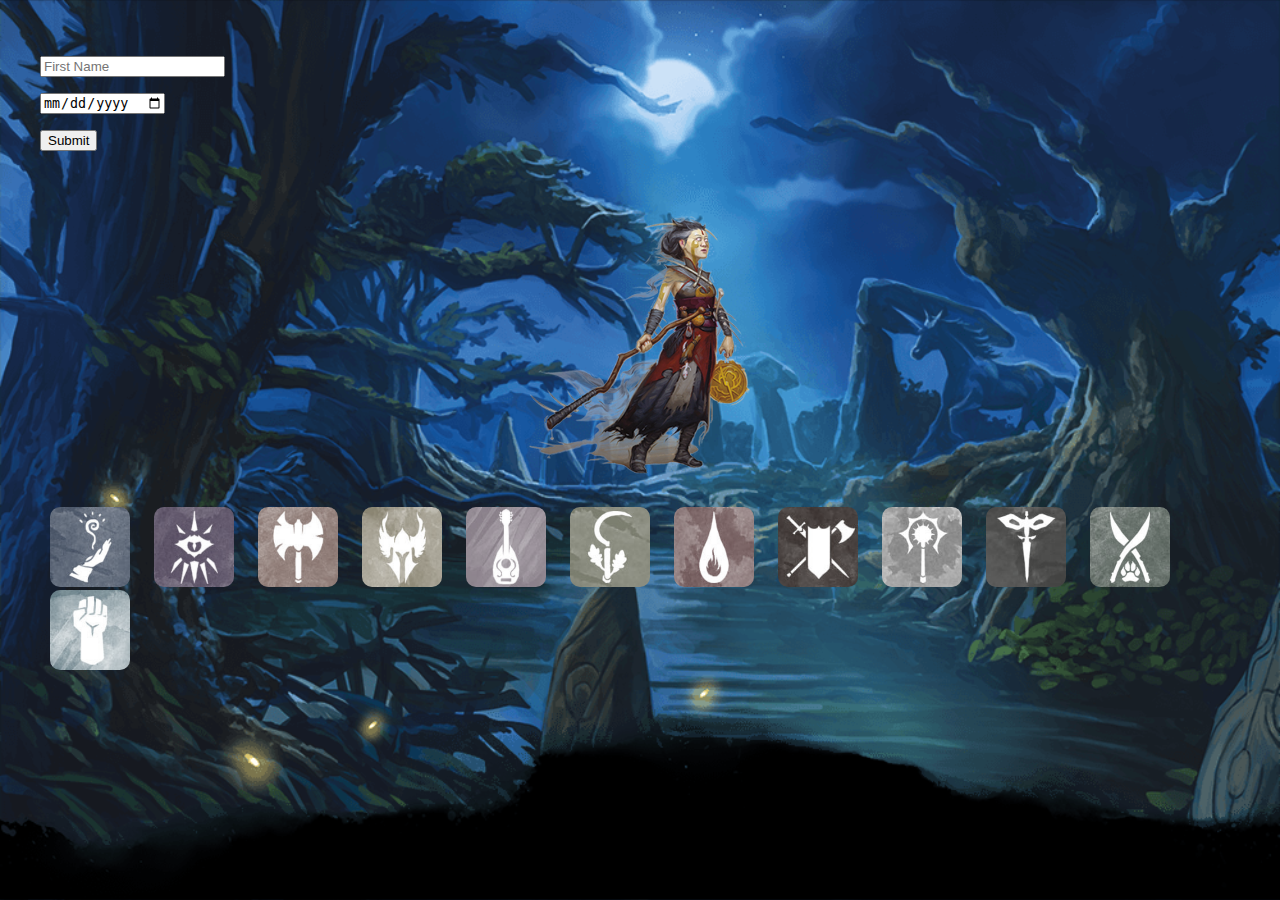
==== html/index.html @ 81489f41 "✨Rebuilt repository after losing local files." ====
<!DOCTYPE html>
<html lang="en">
<head>
  <meta charset="UTF-8">
  <meta http-equiv="X-UA-Compatible" content="IE=edge">
  <meta name="viewport" content="width=device-width, initial-scale=1.0">
  <title>Fun with Functions and Objects!</title>
  <link rel="stylesheet" href="../css/main.css" />
</head>
<!--- class="blackScreen" onload="fade2Content();"and --->
<body class="blackScreen" onload="fade2Content();">
  <div id="wrapper">
    <div id="userInfo">
      <p><input id="name" type="text" placeholder="First Name"></p>
      <p><input id="bday" type="date"></p>
      <p><button id="userSubmit">Submit</button></p>
    </div>
    <div>
      <img id="display" src="../img/char/warlock.png" alt="blank"/>
    </div>
    <div id="middle">
      <button class="zButton" id="Aqu"></button>
      <button class="zButton" id="Pis"></button>
      <button class="zButton" id="Ari"></button>
      <button class="zButton" id="Tau"></button>
      <button class="zButton" id="Gem"></button>
      <button class="zButton" id="Can"></button>
      <button class="zButton" id="Leo"></button>
      <button class="zButton" id="Vir"></button>
      <button class="zButton" id="Lib"></button>
      <button class="zButton" id="Sco"></button>
      <button class="zButton" id="Sag"></button>
      <button class="zButton" id="Cap"></button>
    </div>
    <div id="bottom"></div>
  </div>
  <script src="../js/main.js"></script>
</body>
</html>
---- css/main.css ----
body {
    margin: 20px;
    background: #000;
    opacity: 1;
    transition: opacity 3s;
    background-image: url('../img/back/background.png');
    background-size: cover;
}

body.blackScreen {
    opacity: 0;
    transition: none;
}

#wrapper {
    display: flex;
    flex-direction: column;
    margin: 0 auto;
    padding: 20px;
    max-width: 1280px;
    background-color: transparent;
    margin: 10px auto;
}

#display {
    display: flex;
    margin: 20px auto;
    max-width: 300px;
    max-height: 300px;
    background-size: cover;
}

#middle {
    margin: 0 auto;
    background-color: transparent;
}

.zButton {
    margin: 0 10px;
    height: 80px;
    width: 80px;    
    border: 0;
    background-color: blue;
    background-image: url('../img/sym/barbarian.jpg');
    background-size: cover;
    cursor: pointer;
    border-radius: 10px;
    filter: grayscale(80%);
}

.zButton:hover {
    transform: scale(1.3) rotate(10deg);
    filter: grayscale(0%) drop-shadow(0px 0px 10px gold);
    
}

#Aqu {
    background-image: url('../img/sym/wizard.jpg');
}

#Pis {
    background-image: url('../img/sym/warlock.jpg');
}

#Ari {
    background-image: url('../img/sym/barbarian.jpg');
}

#Tau {
    background-image: url('../img/sym/paladin.jpg');
}

#Gem {
    background-image: url('../img/sym/bard.jpg');
}

#Can {
    background-image: url('../img/sym/druid.jpg');
}

#Leo {
    background-image: url('../img/sym/sorcerer.jpg');
}

#Vir {
    background-image: url('../img/sym/fighter.jpg');
}

#Lib {
    background-image: url('../img/sym/cleric.jpg');
}

#Sco {
    background-image: url('../img/sym/rogue.jpg');
}

#Sag {
    background-image: url('../img/sym/ranger.jpg');
}

#Cap {
    background-image: url('../img/sym/monk.jpg');
}
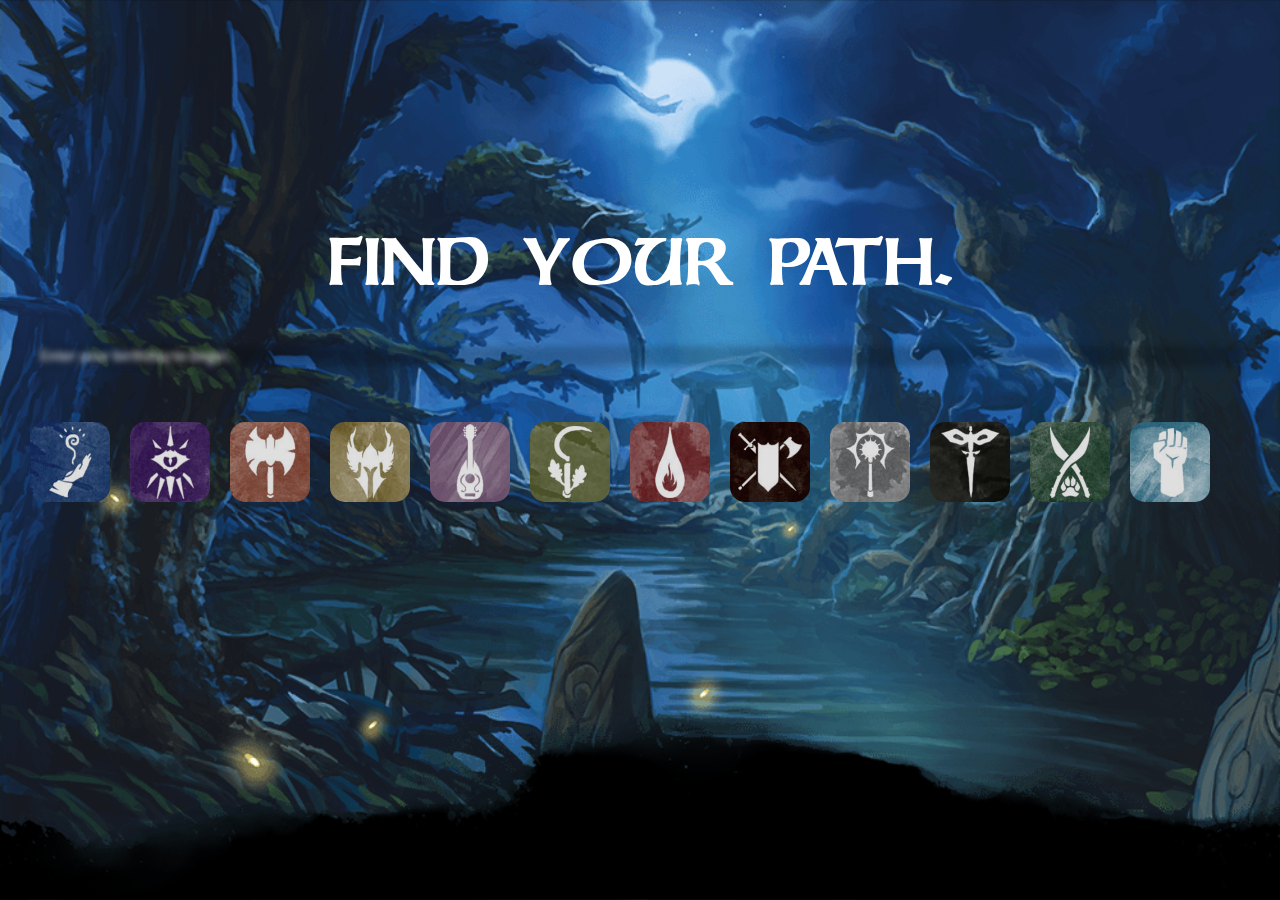
==== commit f4c35869: "Full upload for remote work." ====
--- a/html/index.html
+++ b/html/index.html
@@ -4,21 +4,29 @@
   <meta charset="UTF-8">
   <meta http-equiv="X-UA-Compatible" content="IE=edge">
   <meta name="viewport" content="width=device-width, initial-scale=1.0">
-  <title>Fun with Functions and Objects!</title>
+  <title>Adventurer Zodiac - Alice Poole</title>
   <link rel="stylesheet" href="../css/main.css" />
 </head>
-<!--- class="blackScreen" onload="fade2Content();"and --->
+<!--- --->
 <body class="blackScreen" onload="fade2Content();">
   <div id="wrapper">
-    <div id="userInfo">
+    <!--- <div id="userInfo">
       <p><input id="name" type="text" placeholder="First Name"></p>
       <p><input id="bday" type="date"></p>
       <p><button id="userSubmit">Submit</button></p>
+    </div>--->
+    <div id="middle">
+        <img id="character" src="../img/char/blank.png" alt="blank"/>
+        <div id="info">
+            <h1 id="heading">Find your path.</h1>
+            <p id="description">Enter your birthday to begin.</p>
+            </div>
+            <div>
+
+            </div>
+        </div>
     </div>
-    <div>
-      <img id="display" src="../img/char/warlock.png" alt="blank"/>
-    </div>
-    <div id="middle">
+    <div id="buttons">
       <button class="zButton" id="Aqu"></button>
       <button class="zButton" id="Pis"></button>
       <button class="zButton" id="Ari"></button>
@@ -32,7 +40,9 @@
       <button class="zButton" id="Sag"></button>
       <button class="zButton" id="Cap"></button>
     </div>
-    <div id="bottom"></div>
+    <div id="footer">
+
+    </div>
   </div>
   <script src="../js/main.js"></script>
 </body>
--- a/css/main.css
+++ b/css/main.css
@@ -1,3 +1,53 @@
+/*font files*/
+@font-face {
+    font-family: 'Dalelands';
+    src: url('../fonts/dalelands.woff2') format('woff2')
+}
+@font-face {
+    font-family: 'Draconis';
+    src: url('../fonts/draconis.woff2') format('woff2')
+}
+@font-face {
+    font-family: 'NorseBold';
+    src: url('../fonts/norse-bold.woff2') format('woff2')
+}
+@font-face {
+    font-family: 'Roboto';
+    src: url('../fonts/roboto.woff2') format('woff2')
+}
+@font-face {
+    font-family: 'SourceSansPro';
+    src: url('../fonts/sourcesanspro.woff2') format('woff2')
+}
+@font-face {
+    font-family: 'Vecna';
+    src: url('../fonts/vecna.woff2') format('woff2')
+}
+
+/*font implementations*/
+h1{
+    font-family: 'Dalelands','Times New Roman', serif;
+    font-size: 4.25rem;
+    text-align: center;
+    color: white;
+}
+h2 {
+    font-family: 'Vecna', Georgia, serif;
+    font-size: 2rem;
+    text-align: center;
+}
+h3 {
+    font-family: 'Draconis', Garamond, serif;
+    font-size: 1.75rem;
+    padding: 1rem;
+    text-align: center;
+}
+
+p {
+    font-family: 'SourceSansPro', 'Roboto', sans-serif;
+
+}
+
 body {
     margin: 20px;
     background: #000;
@@ -13,8 +63,6 @@
 }
 
 #wrapper {
-    display: flex;
-    flex-direction: column;
     margin: 0 auto;
     padding: 20px;
     max-width: 1280px;
@@ -22,82 +70,156 @@
     margin: 10px auto;
 }
 
-#display {
+#character {
     display: flex;
     margin: 20px auto;
-    max-width: 300px;
+    max-width: 400px;
     max-height: 300px;
     background-size: cover;
 }
 
-#middle {
-    margin: 0 auto;
+#description {
+    background-color: rgba(0, 0, 0, 0.2);
+    color: white;
+    filter: blur(3px);
+}
+
+#heading {
+    text-transform: uppercase;
+}
+
+#buttons {
     background-color: transparent;
+    display: flex;
+    flex-flow: row wrap;
+    justify-content: flex-start;
+    align-self: center;
 }
 
 .zButton {
-    margin: 0 10px;
+    margin: 10px;
     height: 80px;
-    width: 80px;    
+    width: 80px;
     border: 0;
-    background-color: blue;
+    justify-self: center;
+    background-color: silver;
     background-image: url('../img/sym/barbarian.jpg');
     background-size: cover;
     cursor: pointer;
-    border-radius: 10px;
-    filter: grayscale(80%);
+    border-radius: 15px;
+    filter: brightness(.75) contrast(1.5) saturate(0.5);
 }
 
 .zButton:hover {
     transform: scale(1.3) rotate(10deg);
-    filter: grayscale(0%) drop-shadow(0px 0px 10px gold);
-    
+    z-index: 500;
+    filter: brightness(5);
 }
 
 #Aqu {
     background-image: url('../img/sym/wizard.jpg');
 }
 
+#Aqu:hover {
+    background-color: #3d6cbc;
+    filter: drop-shadow(0px 0px 10px #3d6cbc);
+}
+
 #Pis {
     background-image: url('../img/sym/warlock.jpg');
 }
 
+#Pis:hover {
+    background-color: #7d4db3;
+    filter: drop-shadow(0px 0px 10px #7d4db3);
+}
+
 #Ari {
     background-image: url('../img/sym/barbarian.jpg');
 }
 
+#Ari:hover {
+    background-color: #d87e64;
+    filter: drop-shadow(0px 0px 10px #d87e64);
+}
+
 #Tau {
     background-image: url('../img/sym/paladin.jpg');
 }
 
+#Tau:hover {
+    background-color: #a88c38;
+    filter: drop-shadow(0px 0px 10px #a88c38);
+}
+
 #Gem {
     background-image: url('../img/sym/bard.jpg');
 }
 
+#Gem:hover {
+    background-color: #a577a5;
+    filter: drop-shadow(0px 0px 10px #a577a5);
+}
+
 #Can {
     background-image: url('../img/sym/druid.jpg');
 }
 
+#Can:hover {
+    background-color: #77833b;
+    filter: drop-shadow(0px 0px 10px #77833b);
+}
+
 #Leo {
     background-image: url('../img/sym/sorcerer.jpg');
 }
 
+#Leo:hover {
+    background-color: #c4555b;
+    filter: drop-shadow(0px 0px 10px #c4555b);
+}
+
 #Vir {
     background-image: url('../img/sym/fighter.jpg');
 }
 
+#Vir:hover {
+    background-color: #563226;
+    filter: drop-shadow(0px 0px 10px #563226);
+}
+
 #Lib {
     background-image: url('../img/sym/cleric.jpg');
 }
 
+#Lib:hover {
+    background-color: #fff;
+    filter: drop-shadow(0px 0px 10px #fff);
+}
+
 #Sco {
     background-image: url('../img/sym/rogue.jpg');
 }
 
+#Sco:hover {
+    background-color: #4f504a;
+    filter: drop-shadow(0px 0px 10px #4f504a);
+}
+
 #Sag {
     background-image: url('../img/sym/ranger.jpg');
 }
 
+#Sag:hover {
+    background-color: #467759;
+    filter: drop-shadow(0px 0px 10px #467759);
+}
+
 #Cap {
     background-image: url('../img/sym/monk.jpg');
+}
+
+#Cap:hover {
+    background-color: #2f97be;
+    filter: drop-shadow(0px 0px 10px #2f97be);
 }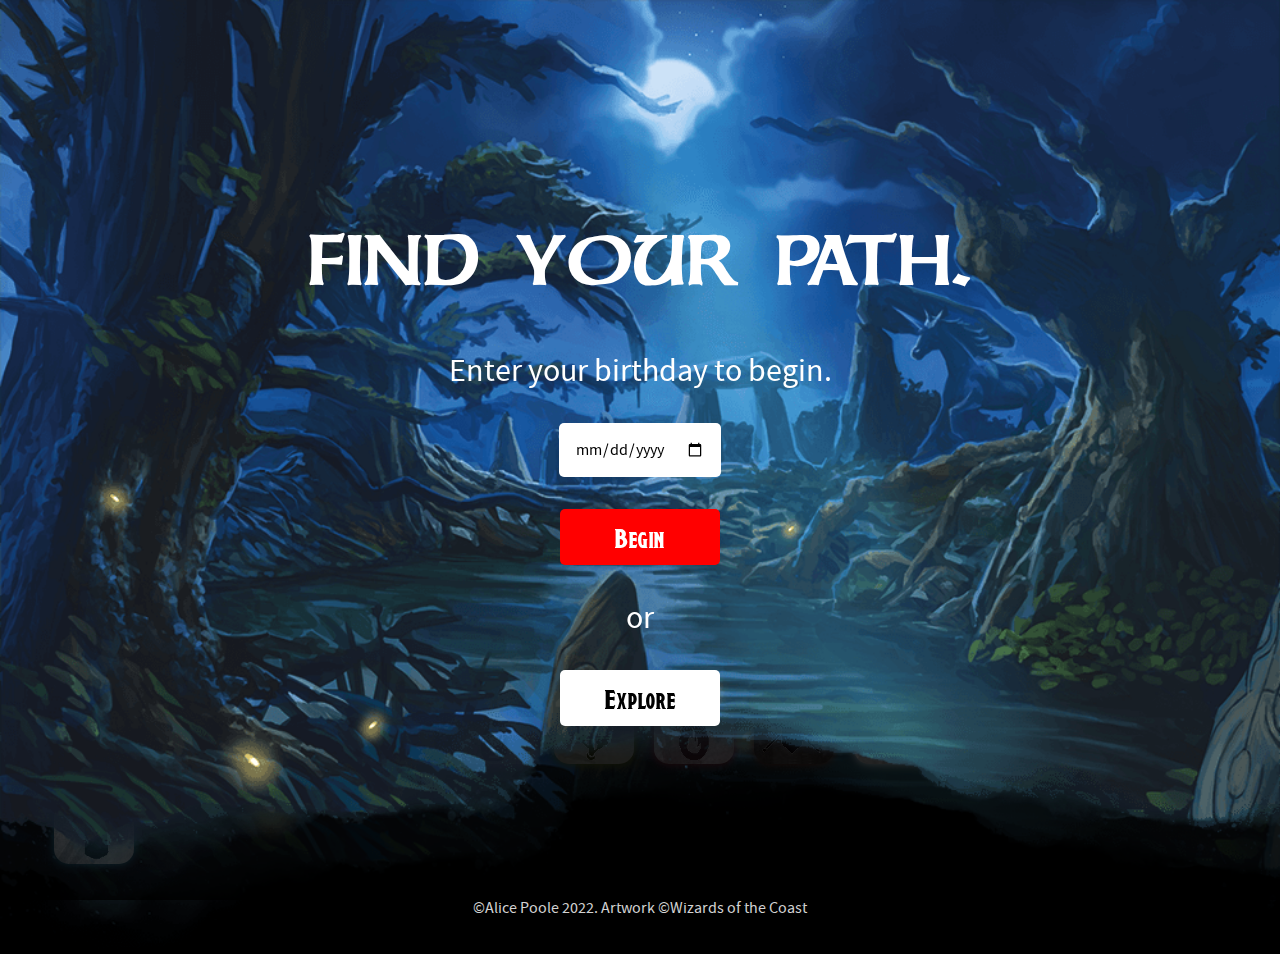
==== commit bdda55c0: ":rocket: Implement zodiac." ====
--- a/html/index.html
+++ b/html/index.html
@@ -7,43 +7,48 @@
   <title>Adventurer Zodiac - Alice Poole</title>
   <link rel="stylesheet" href="../css/main.css" />
 </head>
-<!--- --->
-<body class="blackScreen" onload="fade2Content();">
+<body class="blackScreen" onload="fadeIn();">
   <div id="wrapper">
-    <!--- <div id="userInfo">
-      <p><input id="name" type="text" placeholder="First Name"></p>
-      <p><input id="bday" type="date"></p>
-      <p><button id="userSubmit">Submit</button></p>
-    </div>--->
+    <div id="modal" class="modal">
+      <div class="modal-body">
+        <div class="modal-content">
+          <h1 class="heading">Find your path.</h1>
+          <p class="prompt">Enter your birthday to begin.</p>
+          <p><input id="bday" type="date"></p>
+          <p><button id="userSubmit" class="toggle-modal clickable primary">Begin</button></p>
+          <p class="prompt">or</p>
+          <button id="btn-modal-close" class="toggle-modal clickable secondary">Explore</button>
+        </div>
+      </div>
+      <div class="blanket"></div>
+    </div>
     <div id="middle">
-        <img id="character" src="../img/char/blank.png" alt="blank"/>
+        <img id="character" class="slide" src="../img/char/blank.png" alt="blank"/>
         <div id="info">
-            <h1 id="heading">Find your path.</h1>
-            <p id="description">Enter your birthday to begin.</p>
-            </div>
-            <div>
-
-            </div>
+            <h1 class="heading" id="heading">Explore</h1>
+            <p class="description" id="description">Choose a rune below.</p>
+            <button id="btn-modal-open" class="toggle-modal clickable secondary">Start Over</button>
         </div>
     </div>
     <div id="buttons">
-      <button class="zButton" id="Aqu"></button>
-      <button class="zButton" id="Pis"></button>
-      <button class="zButton" id="Ari"></button>
-      <button class="zButton" id="Tau"></button>
-      <button class="zButton" id="Gem"></button>
-      <button class="zButton" id="Can"></button>
-      <button class="zButton" id="Leo"></button>
-      <button class="zButton" id="Vir"></button>
-      <button class="zButton" id="Lib"></button>
-      <button class="zButton" id="Sco"></button>
-      <button class="zButton" id="Sag"></button>
-      <button class="zButton" id="Cap"></button>
+      <button class="cButton soundtrack" id="Aqu" data-choice="wizard"></button>
+      <button class="cButton soundtrack" id="Pis" data-choice="warlock"></button>
+      <button class="cButton soundtrack" id="Ari" data-choice="barbarian"></button>
+      <button class="cButton soundtrack" id="Tau" data-choice="paladin"></button>
+      <button class="cButton soundtrack" id="Gem" data-choice="bard"></button>
+      <button class="cButton soundtrack" id="Can" data-choice="druid"></button>
+      <button class="cButton soundtrack" id="Leo" data-choice="sorcerer"></button>
+      <button class="cButton soundtrack" id="Vir" data-choice="fighter"></button>
+      <button class="cButton soundtrack" id="Lib" data-choice="cleric"></button>
+      <button class="cButton soundtrack" id="Sco" data-choice="rogue"></button>
+      <button class="cButton soundtrack" id="Sag" data-choice="ranger"></button>
+      <button class="cButton soundtrack" id="Cap" data-choice="monk"></button>
     </div>
     <div id="footer">
-
+      &copy;Alice Poole 2022. Artwork &copy;Wizards of the Coast
     </div>
   </div>
+  <audio id="speakers"></audio>
   <script src="../js/main.js"></script>
 </body>
 </html>--- a/css/main.css
+++ b/css/main.css
@@ -27,7 +27,7 @@
 /*font implementations*/
 h1{
     font-family: 'Dalelands','Times New Roman', serif;
-    font-size: 4.25rem;
+    font-size: 4.5rem;
     text-align: center;
     color: white;
 }
@@ -45,7 +45,27 @@
 
 p {
     font-family: 'SourceSansPro', 'Roboto', sans-serif;
-
+    font-size: 2rem;
+	font-weight: 300;
+
+}
+
+@keyframes shake {
+    0%   {transform: scale(1) rotate(0deg);}
+    50%  {transform: scale(1.1) rotate(-10deg);}
+    100% {transform: scale(1.3) rotate(10deg);}
+  }
+
+@keyframes bump {
+    0% {transform: scale(1);}
+    100% {transform: scale(1.1);}
+}
+
+@keyframes slideIn {
+    0% {transform: translateX(-50px);
+        opacity: 0;}
+    100% {transform: translateX(50px);
+        opacity: 1;}
 }
 
 body {
@@ -62,30 +82,144 @@
     transition: none;
 }
 
+#bday {
+    padding: 1rem;
+    font-family: 'SourceSansPro', 'Roboto', sans-serif;
+    font-size: 1rem;
+	font-weight: 300;
+    border: none;
+    border-radius: 5px;
+}
+
 #wrapper {
     margin: 0 auto;
-    padding: 20px;
+    padding: 1rem;
     max-width: 1280px;
+    min-width: 360px;
     background-color: transparent;
-    margin: 10px auto;
+    margin: .5rem auto;
+    align-self: center;
+}
+
+#middle {
+    display: flex;
+    justify-content: space-between;
+	align-items: center;
+    flex-flow: row wrap;
 }
 
 #character {
+    object-fit: contain;
+    width: 40vw;
+    height: 70vh;
+    min-width: 400px;
+    object-position: center top;
+    background-color: transparent;
+    align-self: center;
+    filter: brightness(.8);
+}
+
+#slide {
+    animation: slideIn ease-in 1s forwards;
+}
+
+#info {
     display: flex;
-    margin: 20px auto;
-    max-width: 400px;
-    max-height: 300px;
-    background-size: cover;
+    justify-content: flex-start;
+    align-items: center;
+    flex-flow: column nowrap;
+}
+
+.prompt {
+    color: white;
+}
+
+.clickable {
+    font-family: 'Draconis', Garamond, serif;
+    font-size: 1.75rem;
+    padding: 0.75rem 1rem;
+    text-align: center;
+    border: none;
+    border-radius: 5px;
+    width: 10rem;
+}
+
+.clickable:hover {
+    filter: drop-shadow(0px 0px 10px gold);
+    animation: bump ease-in .1s forwards;
+}
+
+.primary {
+    background-color: red;
+    color: white;
+}
+
+.secondary {
+    background-color: white;
+    color: black;
 }
 
 #description {
     background-color: rgba(0, 0, 0, 0.2);
     color: white;
-    filter: blur(3px);
-}
-
-#heading {
+    backdrop-filter: blur(5px);
+    padding: 2rem;
+    width: 30vw;
+    min-width: 300px;
+    max-width: 80vw;
+    min-height: 6rem;
+}
+
+.heading {
     text-transform: uppercase;
+    max-width: 100%;
+    align-self: center;
+}
+
+.modal {
+	height: 100vh;
+	width: 100vw;
+
+	position: fixed;
+	top: 0;
+	left: 0;
+	z-index: 99;
+
+	display: flex;
+	justify-content: center;
+	align-items: center;
+	flex-direction: column;
+}
+
+.modal .blanket {
+	background-color: rgba(0, 0, 0, .8);
+
+	height: 100%;
+	width: 100%;
+    margin: 0;
+    background-image: url('../img/back/background.png');
+    background-size: cover;
+
+	position: fixed;
+	top: 0;
+	left: 0;
+	z-index: 100;
+}
+
+.modal-body {
+	position: relative;
+	z-index: 101;
+
+	padding: 3rem;
+	display: flex;
+	justify-content: center;
+	align-items: center;
+	flex-direction: column;
+	text-align: center;
+}
+
+[hidden] {
+	display: none !important;
 }
 
 #buttons {
@@ -94,132 +228,167 @@
     flex-flow: row wrap;
     justify-content: flex-start;
     align-self: center;
-}
-
-.zButton {
+    margin: auto;
+    max-width: 1200px;
+    padding: .5rem;
+}
+
+.cButton {
     margin: 10px;
     height: 80px;
     width: 80px;
     border: 0;
     justify-self: center;
-    background-color: silver;
+    background-color: transparent;
     background-image: url('../img/sym/barbarian.jpg');
     background-size: cover;
     cursor: pointer;
     border-radius: 15px;
-    filter: brightness(.75) contrast(1.5) saturate(0.5);
-}
-
-.zButton:hover {
-    transform: scale(1.3) rotate(10deg);
-    z-index: 500;
-    filter: brightness(5);
+}
+
+.cButton:hover {
+    animation: shake ease-in .15s forwards;
 }
 
 #Aqu {
-    background-image: url('../img/sym/wizard.jpg');
+    background-image: url('../img/sym/wizard.png');
+    background-color: #0a2a61;
+    filter: contrast(1.25) saturate(.75) drop-shadow(0px 0px 5px #1c6fff);
 }
 
 #Aqu:hover {
-    background-color: #3d6cbc;
-    filter: drop-shadow(0px 0px 10px #3d6cbc);
+    background-color: #1c6fff;
+    filter: brightness(1.5) drop-shadow(0px 0px 10px #1c6fff);
 }
 
 #Pis {
-    background-image: url('../img/sym/warlock.jpg');
+    background-image: url('../img/sym/warlock.png');
+    background-color: #40285c;
+    filter: contrast(1.25) saturate(.75) drop-shadow(0px 0px 5px #8e2aff);
 }
 
 #Pis:hover {
-    background-color: #7d4db3;
-    filter: drop-shadow(0px 0px 10px #7d4db3);
+    background-color: #8e2aff;
+    filter: brightness(1.5) drop-shadow(0px 0px 10px #8e2aff);
 }
 
 #Ari {
-    background-image: url('../img/sym/barbarian.jpg');
+    background-image: url('../img/sym/barbarian.png');
+    background-color: #812f19;
+    filter: contrast(1.25) saturate(.75) drop-shadow(0px 0px 5px #fc5c30);
 }
 
 #Ari:hover {
-    background-color: #d87e64;
-    filter: drop-shadow(0px 0px 10px #d87e64);
+    background-color: #fc5c30;
+    filter: brightness(1.5) drop-shadow(0px 0px 10px #fc5c30);
 }
 
 #Tau {
-    background-image: url('../img/sym/paladin.jpg');
+    background-image: url('../img/sym/paladin.png');
+    background-color: #58491c;
+    filter: contrast(1.25) saturate(.75) drop-shadow(0px 0px 5px #cfa117);
 }
 
 #Tau:hover {
-    background-color: #a88c38;
-    filter: drop-shadow(0px 0px 10px #a88c38);
+    background-color: #cfa117;
+    filter: brightness(1.5) drop-shadow(0px 0px 10px #cfa117);
 }
 
 #Gem {
-    background-image: url('../img/sym/bard.jpg');
+    background-image: url('../img/sym/bard.png');
+    background-color: #473447;
+    filter: contrast(1.25) saturate(.75) drop-shadow(0px 0px 5px #d46dd4);
 }
 
 #Gem:hover {
-    background-color: #a577a5;
-    filter: drop-shadow(0px 0px 10px #a577a5);
+    background-color: #d46dd4;
+    filter: brightness(1.5) drop-shadow(0px 0px 10px #d46dd4);
 }
 
 #Can {
-    background-image: url('../img/sym/druid.jpg');
+    background-image: url('../img/sym/druid.png');
+    background-color: #404621;
+    filter: contrast(1.25) saturate(.75) drop-shadow(0px 0px 5px #6e7e22);
 }
 
 #Can:hover {
-    background-color: #77833b;
-    filter: drop-shadow(0px 0px 10px #77833b);
+    background-color: #6e7e22;
+    filter: brightness(1.5) drop-shadow(0px 0px 10px #6e7e22);
 }
 
 #Leo {
-    background-image: url('../img/sym/sorcerer.jpg');
+    background-image: url('../img/sym/sorcerer.png');
+    background-color: #492022;
+    filter: contrast(1.25) saturate(.75) drop-shadow(0px 0px 5px #9b1c22);
 }
 
 #Leo:hover {
-    background-color: #c4555b;
-    filter: drop-shadow(0px 0px 10px #c4555b);
+    background-color: #9b1c22;
+    filter: brightness(1.5) drop-shadow(0px 0px 10px #9b1c22);
 }
 
 #Vir {
-    background-image: url('../img/sym/fighter.jpg');
+    background-image: url('../img/sym/fighter.png');
+    background-color: #251009;
+    filter: contrast(1.25) saturate(.75) drop-shadow(0px 0px 5px #772a10);
 }
 
 #Vir:hover {
-    background-color: #563226;
-    filter: drop-shadow(0px 0px 10px #563226);
+    background-color: #772a10;
+    filter: brightness(1.5) drop-shadow(0px 0px 10px #772a10);
 }
 
 #Lib {
-    background-image: url('../img/sym/cleric.jpg');
+    background-image: url('../img/sym/cleric.png');
+    background-color: rgb(80, 80, 80);
+    filter: contrast(1.25) saturate(.75) drop-shadow(0px 0px 5px #fff);
 }
 
 #Lib:hover {
     background-color: #fff;
-    filter: drop-shadow(0px 0px 10px #fff);
+    filter: brightness(1.5) drop-shadow(0px 0px 10px #fff);
 }
 
 #Sco {
-    background-image: url('../img/sym/rogue.jpg');
+    background-image: url('../img/sym/rogue.png');
+    background-color: #21221f;
+    filter: contrast(1.25) saturate(.75) drop-shadow(0px 0px 5px #000);
 }
 
 #Sco:hover {
-    background-color: #4f504a;
-    filter: drop-shadow(0px 0px 10px #4f504a);
+    background-color: #000;
+    filter: brightness(1.5) drop-shadow(0px 0px 10px #000);
 }
 
 #Sag {
-    background-image: url('../img/sym/ranger.jpg');
+    background-image: url('../img/sym/ranger.png');
+    background-color: #1f3528;
+    filter: contrast(1.25) saturate(.75) drop-shadow(0px 0px 5px #277244);
 }
 
 #Sag:hover {
-    background-color: #467759;
-    filter: drop-shadow(0px 0px 10px #467759);
+    background-color: #277244;
+    filter: brightness(1.5) drop-shadow(0px 0px 10px #277244);
 }
 
 #Cap {
-    background-image: url('../img/sym/monk.jpg');
+    background-image: url('../img/sym/monk.png');
+    background-color: #103746;
+    filter: contrast(1.25) saturate(.75) drop-shadow(0px 0px 5px #2f97be);
 }
 
 #Cap:hover {
     background-color: #2f97be;
-    filter: drop-shadow(0px 0px 10px #2f97be);
+    filter: brightness(1.5) drop-shadow(0px 0px 10px #2f97be);
+}
+
+#footer {
+    color: lightgray;
+    justify-self: center;
+    display: flex;
+    font-family: 'SourceSansPro', 'Roboto', sans-serif;
+    font-size: 1rem;
+	font-weight: 300;
+    padding: 1rem .5rem 0;
+    justify-content: center;
 }